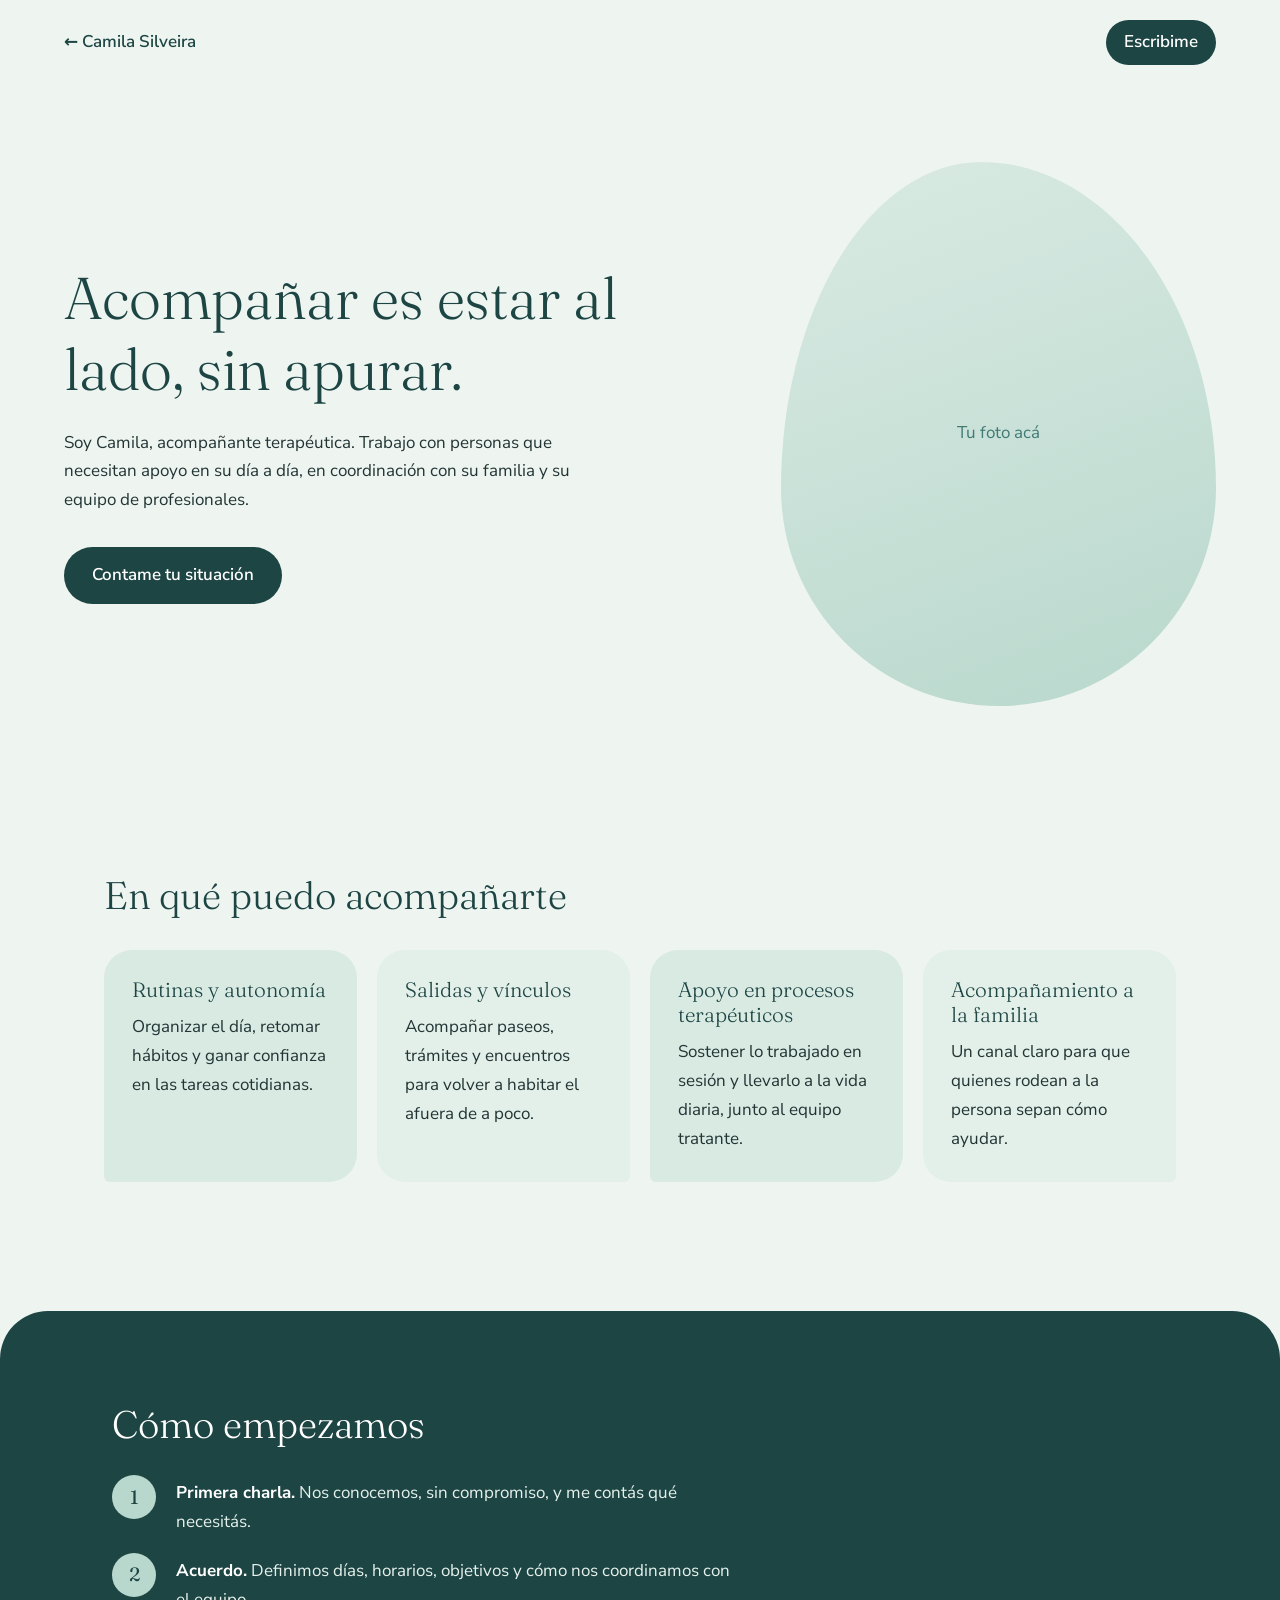
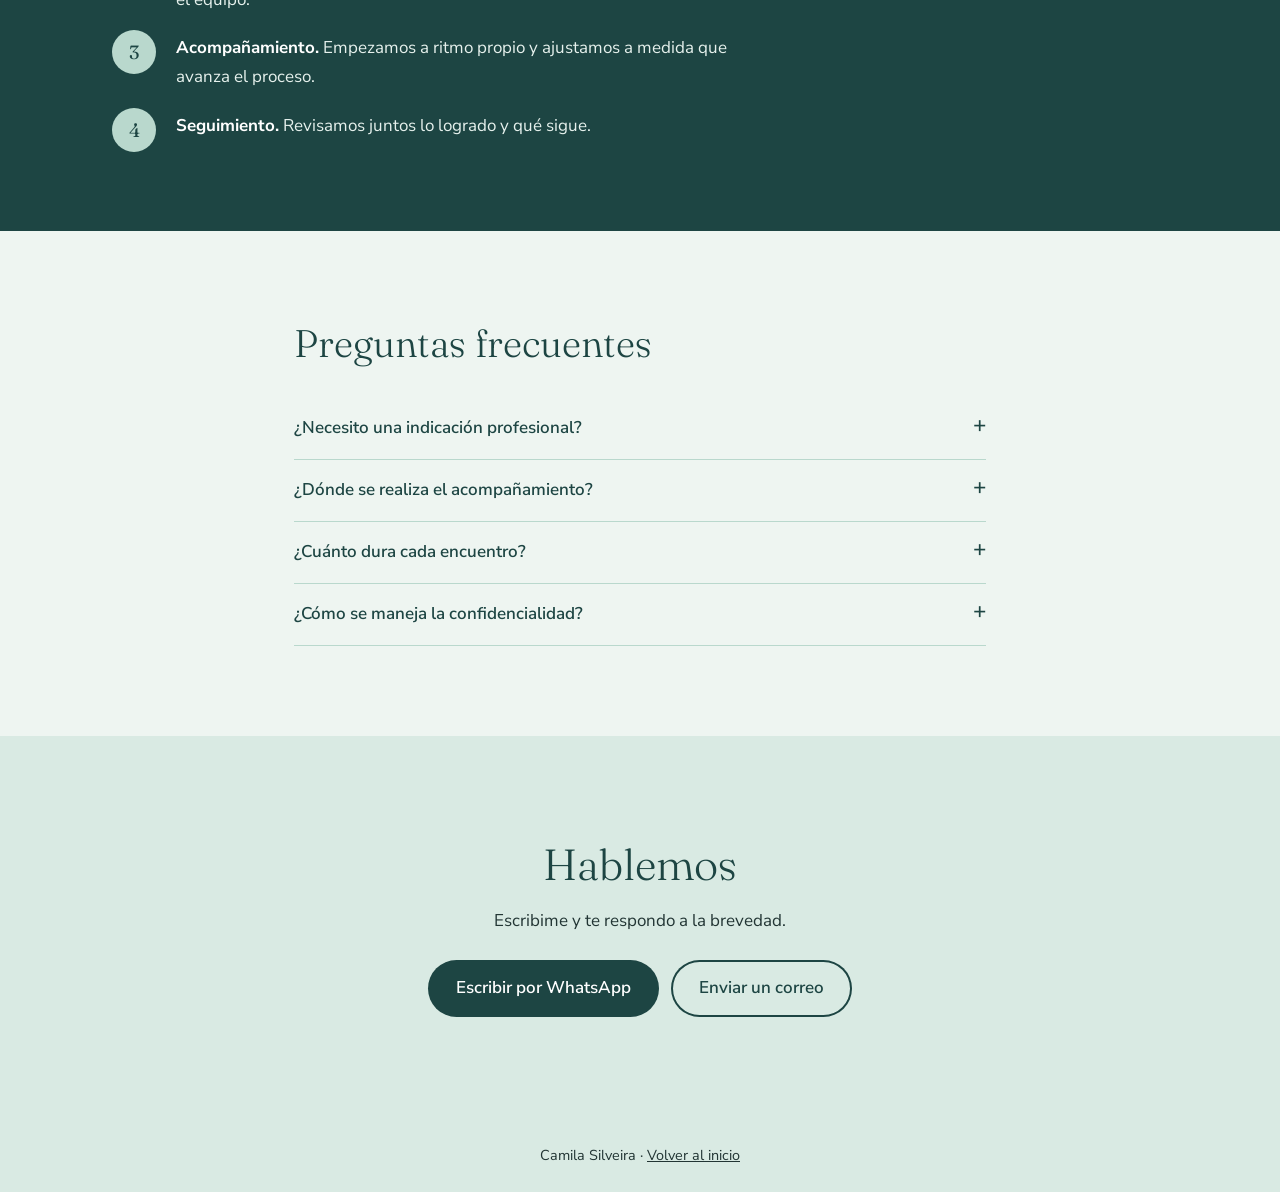
==== acompanante.html @ e0dc5832 "Sitio de Camila Silveira: página central y tres servicios" ====
<!doctype html>
<html lang="es">
<head>
<meta charset="utf-8">
<meta name="viewport" content="width=device-width,initial-scale=1">
<title>Acompañante terapéutica | Camila Silveira</title>
<meta name="description" content="Acompañamiento terapéutico con calma, escucha y trabajo en equipo con familia y profesionales.">
<link rel="preconnect" href="https://fonts.googleapis.com">
<link rel="preconnect" href="https://fonts.gstatic.com" crossorigin>
<link href="https://fonts.googleapis.com/css2?family=Fraunces:opsz,wght@9..144,300;9..144,500&family=Nunito+Sans:wght@400;600&display=swap" rel="stylesheet">
<link rel="stylesheet" href="css/base.css">
<link rel="stylesheet" href="css/acompanante.css">
</head>
<body>
<nav class="top"><a href="index.html">← Camila Silveira</a><a class="pill" href="#contacto">Escribime</a></nav>

<header class="hero">
  <div class="hero-text">
    <h1>Acompañar es estar al lado, sin apurar.</h1>
    <p>Soy Camila, acompañante terapéutica. Trabajo con personas que necesitan apoyo en su día a día, en coordinación con su familia y su equipo de profesionales.</p>
    <a class="btn" href="#contacto">Contame tu situación</a>
  </div>
  <div class="hero-shape" role="img" aria-label="Espacio para foto de Camila">
    <span>Tu foto acá</span>
  </div>
</header>

<section class="block">
  <h2>En qué puedo acompañarte</h2>
  <ul class="cards">
    <li><h3>Rutinas y autonomía</h3><p>Organizar el día, retomar hábitos y ganar confianza en las tareas cotidianas.</p></li>
    <li><h3>Salidas y vínculos</h3><p>Acompañar paseos, trámites y encuentros para volver a habitar el afuera de a poco.</p></li>
    <li><h3>Apoyo en procesos terapéuticos</h3><p>Sostener lo trabajado en sesión y llevarlo a la vida diaria, junto al equipo tratante.</p></li>
    <li><h3>Acompañamiento a la familia</h3><p>Un canal claro para que quienes rodean a la persona sepan cómo ayudar.</p></li>
  </ul>
</section>

<section class="block steps-block">
  <h2>Cómo empezamos</h2>
  <ol class="steps">
    <li><strong>Primera charla.</strong> Nos conocemos, sin compromiso, y me contás qué necesitás.</li>
    <li><strong>Acuerdo.</strong> Definimos días, horarios, objetivos y cómo nos coordinamos con el equipo.</li>
    <li><strong>Acompañamiento.</strong> Empezamos a ritmo propio y ajustamos a medida que avanza el proceso.</li>
    <li><strong>Seguimiento.</strong> Revisamos juntos lo logrado y qué sigue.</li>
  </ol>
</section>

<section class="block faq">
  <h2>Preguntas frecuentes</h2>
  <details><summary>¿Necesito una indicación profesional?</summary><p>Lo ideal es trabajar con la recomendación de un profesional tratante. Si todavía no lo tenés, lo charlamos.</p></details>
  <details><summary>¿Dónde se realiza el acompañamiento?</summary><p>En el domicilio, en la calle o donde se acuerde según los objetivos.</p></details>
  <details><summary>¿Cuánto dura cada encuentro?</summary><p>Se define juntos. Hay encuentros de pocas horas o jornadas más largas.</p></details>
  <details><summary>¿Cómo se maneja la confidencialidad?</summary><p>Todo lo que compartimos es confidencial y solo se comunica con las personas que acordemos.</p></details>
</section>

<section class="contact" id="contacto">
  <h2>Hablemos</h2>
  <p>Escribime y te respondo a la brevedad.</p>
  <div class="contact-links">
    <a class="btn" href="https://wa.me/59800000000">Escribir por WhatsApp</a>
    <a class="btn ghost" href="mailto:camila@ejemplo.com">Enviar un correo</a>
  </div>
</section>

<footer class="foot">Camila Silveira · <a href="index.html">Volver al inicio</a></footer>
</body>
</html>
---- css/base.css ----
*,*::before,*::after{box-sizing:border-box}
html{-webkit-text-size-adjust:100%;scroll-behavior:smooth}
body{margin:0;min-height:100vh}
img{max-width:100%;display:block}
a{color:inherit}
:focus-visible{outline:3px solid currentColor;outline-offset:3px}
.sr{position:absolute;width:1px;height:1px;overflow:hidden;clip:rect(0 0 0 0)}
@media (prefers-reduced-motion:reduce){
  *,*::before,*::after{animation:none!important;transition:none!important;scroll-behavior:auto!important}
}
---- css/acompanante.css ----
:root{--bg:#eef5f1;--soft:#d9eae3;--deep:#1d4543;--mid:#3f7a73;--ink:#223534}
body{background:var(--bg);color:var(--ink);font-family:'Nunito Sans',system-ui,sans-serif;font-size:1.0625rem;line-height:1.7}
h1,h2,h3{font-family:'Fraunces',Georgia,serif;font-weight:300;color:var(--deep);line-height:1.2;margin:0}
.top{display:flex;justify-content:space-between;align-items:center;padding:20px clamp(20px,5vw,72px)}
.top a{text-decoration:none;color:var(--deep);font-weight:600}
.pill{background:var(--deep);color:#fff!important;padding:8px 18px;border-radius:99px}

.hero{display:grid;grid-template-columns:1.2fr .8fr;gap:clamp(24px,5vw,80px);align-items:center;padding:clamp(24px,6vw,80px) clamp(20px,5vw,72px)}
.hero h1{font-size:clamp(2.2rem,4.6vw,4rem);margin-bottom:24px}
.hero p{max-width:52ch;margin:0 0 32px}
.hero-shape{aspect-ratio:4/5;background:linear-gradient(160deg,var(--soft),#b9d8cd);border-radius:46% 54% 50% 50%/60% 60% 40% 40%;display:grid;place-items:center;color:var(--mid);animation:breathe 9s ease-in-out infinite}
@keyframes breathe{50%{border-radius:54% 46% 44% 56%/52% 48% 52% 48%;transform:scale(1.02)}}

.btn{display:inline-block;background:var(--deep);color:#fff;text-decoration:none;padding:14px 28px;border-radius:99px;font-weight:600;transition:background .3s}
.btn:hover{background:var(--mid)}
.btn.ghost{background:transparent;color:var(--deep);box-shadow:inset 0 0 0 2px var(--deep)}
.btn.ghost:hover{background:var(--soft)}

.block{padding:clamp(40px,7vw,96px) clamp(20px,5vw,72px);max-width:1200px;margin:0 auto}
.block h2{font-size:clamp(1.7rem,3vw,2.5rem);margin-bottom:32px}
.cards{list-style:none;margin:0;padding:0;display:grid;grid-template-columns:repeat(auto-fit,minmax(240px,1fr));gap:20px}
.cards li{background:var(--soft);padding:28px;border-radius:28px 28px 28px 6px}
.cards li:nth-child(even){background:#e3efe9;border-radius:28px 28px 6px 28px}
.cards h3{font-size:1.3rem;margin-bottom:10px}
.cards p{margin:0}

.steps-block{background:var(--deep);color:#e6f1ed;max-width:none;border-radius:48px 48px 0 0;margin-top:40px}
.steps-block>*{max-width:1056px;margin-left:auto;margin-right:auto}
.steps-block h2{color:#fff}
.steps{padding:0;margin:0 auto;list-style:none;counter-reset:s;display:grid;gap:20px}
.steps li{counter-increment:s;padding-left:64px;position:relative;max-width:62ch}
.steps li::before{content:counter(s);position:absolute;left:0;top:-4px;width:44px;height:44px;border-radius:50%;background:#b9d8cd;color:var(--deep);display:grid;place-items:center;font-family:'Fraunces',serif;font-size:1.2rem}
.steps strong{color:#fff}

.faq{max-width:820px}
details{border-bottom:1px solid #b9d8cd;padding:16px 0}
summary{cursor:pointer;font-weight:600;color:var(--deep);list-style:none;display:flex;justify-content:space-between;gap:16px}
summary::-webkit-details-marker{display:none}
summary::after{content:"+";font-size:1.4rem;line-height:1;transition:transform .3s}
details[open] summary::after{transform:rotate(45deg)}
details p{margin:10px 0 0}

.contact{text-align:center;padding:clamp(48px,8vw,110px) 20px;background:var(--soft)}
.contact h2{font-size:clamp(1.8rem,3.4vw,2.8rem);margin-bottom:12px}
.contact-links{display:flex;gap:12px;justify-content:center;flex-wrap:wrap;margin-top:24px}
.foot{text-align:center;padding:24px;font-size:.9rem;background:var(--soft)}

@media (max-width:760px){.hero{grid-template-columns:1fr}.hero-shape{max-width:320px;margin:0 auto;order:-1}}
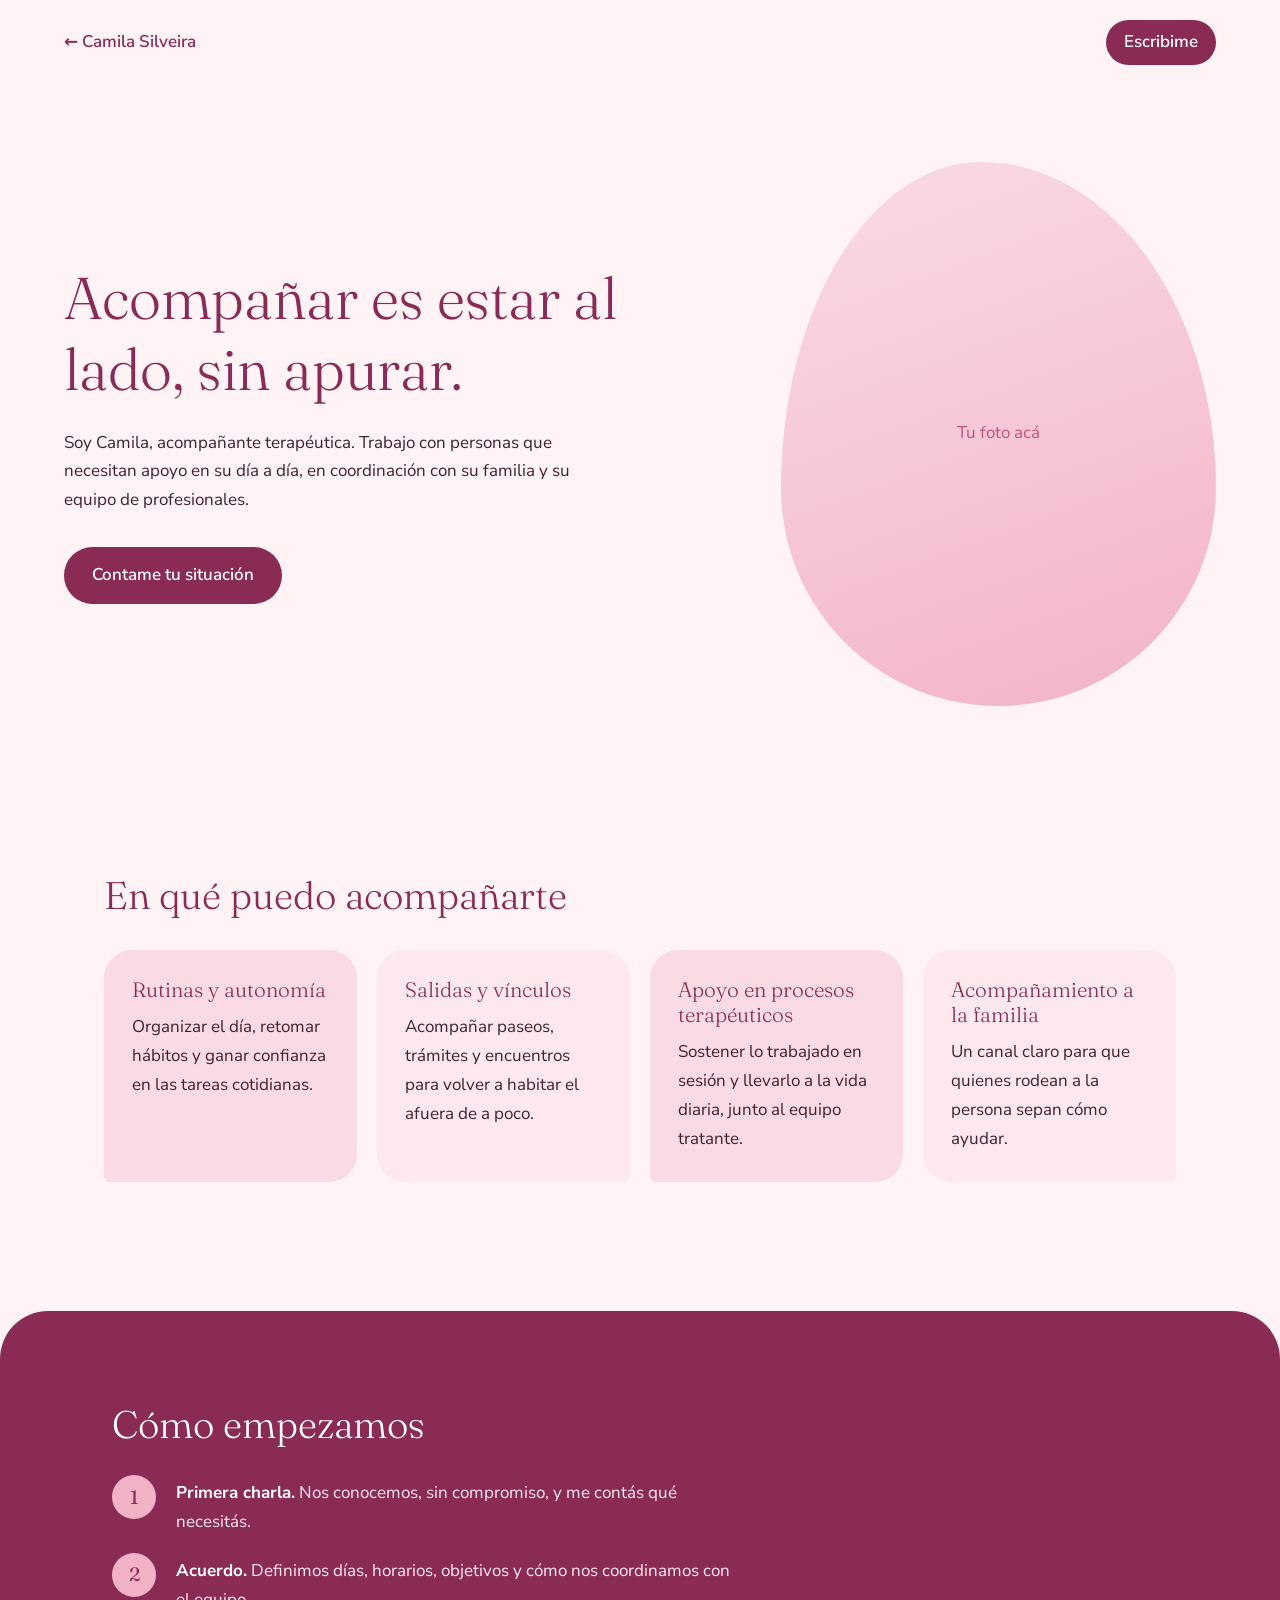
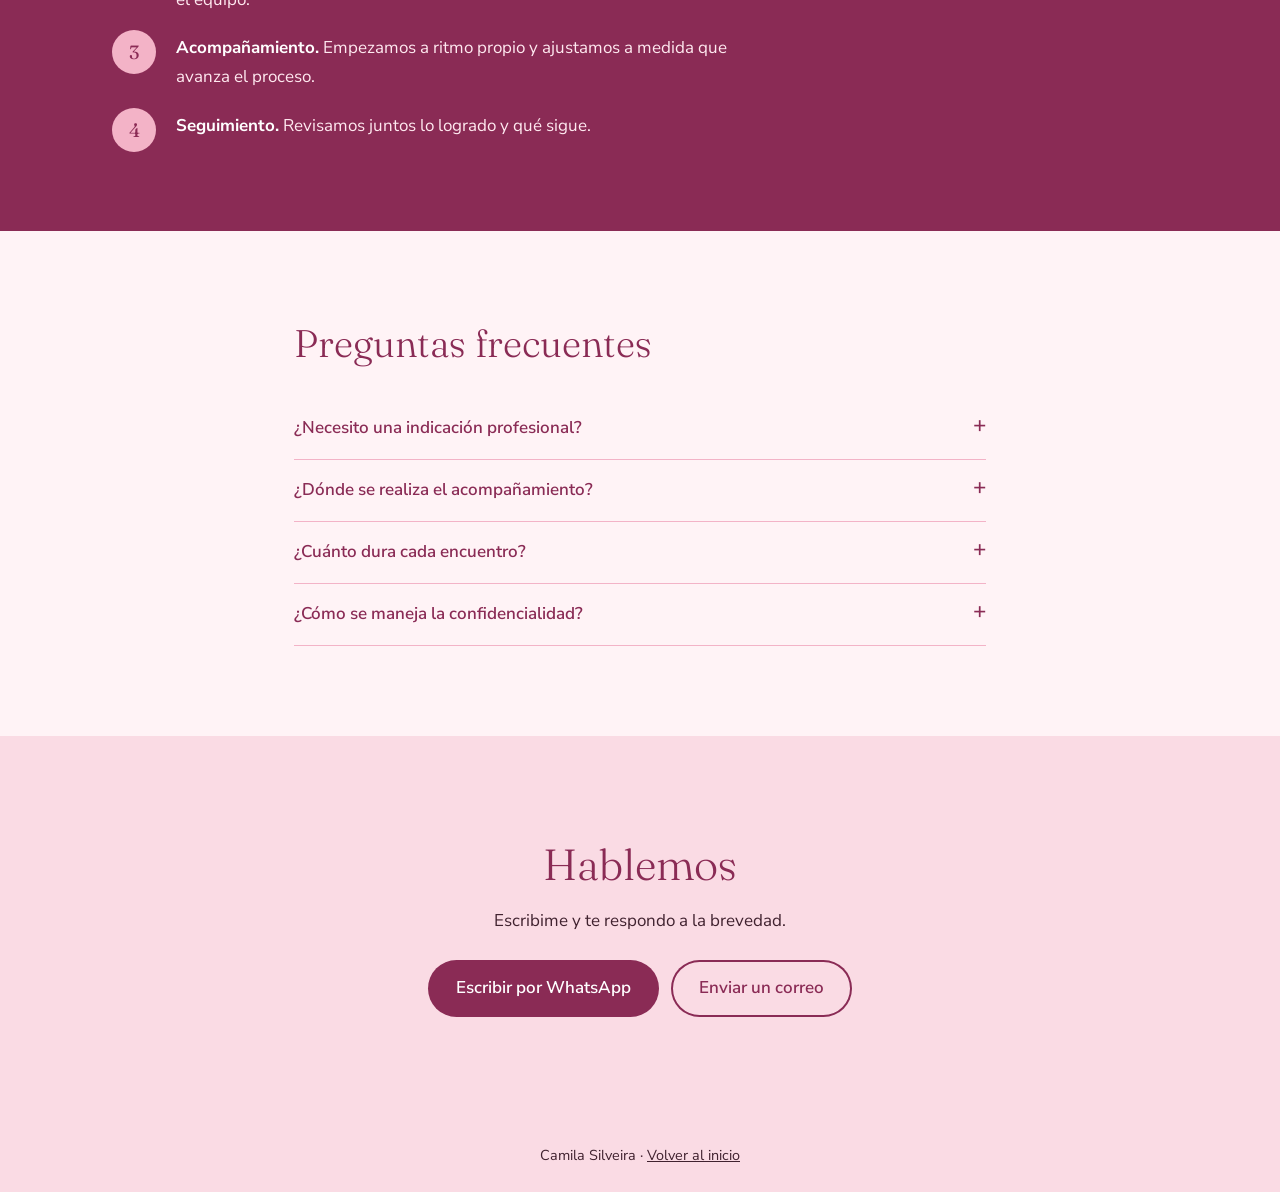
==== commit a18a55c4: "Datos reales de Camila desde su página de Canva" ====
--- a/acompanante.html
+++ b/acompanante.html
@@ -57,8 +57,8 @@
   <h2>Hablemos</h2>
   <p>Escribime y te respondo a la brevedad.</p>
   <div class="contact-links">
-    <a class="btn" href="https://wa.me/59800000000">Escribir por WhatsApp</a>
-    <a class="btn ghost" href="mailto:camila@ejemplo.com">Enviar un correo</a>
+    <a class="btn" href="https://wa.me/59892137355">Escribir por WhatsApp</a>
+    <a class="btn ghost" href="mailto:camislisam@gmail.com">Enviar un correo</a>
   </div>
 </section>
 
--- a/css/acompanante.css
+++ b/css/acompanante.css
@@ -1,4 +1,4 @@
-:root{--bg:#eef5f1;--soft:#d9eae3;--deep:#1d4543;--mid:#3f7a73;--ink:#223534}
+:root{--bg:#fff3f6;--soft:#fadbe4;--deep:#8a2b55;--mid:#c2517c;--ink:#40222f}
 body{background:var(--bg);color:var(--ink);font-family:'Nunito Sans',system-ui,sans-serif;font-size:1.0625rem;line-height:1.7}
 h1,h2,h3{font-family:'Fraunces',Georgia,serif;font-weight:300;color:var(--deep);line-height:1.2;margin:0}
 .top{display:flex;justify-content:space-between;align-items:center;padding:20px clamp(20px,5vw,72px)}
@@ -8,7 +8,7 @@
 .hero{display:grid;grid-template-columns:1.2fr .8fr;gap:clamp(24px,5vw,80px);align-items:center;padding:clamp(24px,6vw,80px) clamp(20px,5vw,72px)}
 .hero h1{font-size:clamp(2.2rem,4.6vw,4rem);margin-bottom:24px}
 .hero p{max-width:52ch;margin:0 0 32px}
-.hero-shape{aspect-ratio:4/5;background:linear-gradient(160deg,var(--soft),#b9d8cd);border-radius:46% 54% 50% 50%/60% 60% 40% 40%;display:grid;place-items:center;color:var(--mid);animation:breathe 9s ease-in-out infinite}
+.hero-shape{aspect-ratio:4/5;background:linear-gradient(160deg,var(--soft),#f3b3c7);border-radius:46% 54% 50% 50%/60% 60% 40% 40%;display:grid;place-items:center;color:var(--mid);animation:breathe 9s ease-in-out infinite}
 @keyframes breathe{50%{border-radius:54% 46% 44% 56%/52% 48% 52% 48%;transform:scale(1.02)}}
 
 .btn{display:inline-block;background:var(--deep);color:#fff;text-decoration:none;padding:14px 28px;border-radius:99px;font-weight:600;transition:background .3s}
@@ -20,20 +20,20 @@
 .block h2{font-size:clamp(1.7rem,3vw,2.5rem);margin-bottom:32px}
 .cards{list-style:none;margin:0;padding:0;display:grid;grid-template-columns:repeat(auto-fit,minmax(240px,1fr));gap:20px}
 .cards li{background:var(--soft);padding:28px;border-radius:28px 28px 28px 6px}
-.cards li:nth-child(even){background:#e3efe9;border-radius:28px 28px 6px 28px}
+.cards li:nth-child(even){background:#fde8ee;border-radius:28px 28px 6px 28px}
 .cards h3{font-size:1.3rem;margin-bottom:10px}
 .cards p{margin:0}
 
-.steps-block{background:var(--deep);color:#e6f1ed;max-width:none;border-radius:48px 48px 0 0;margin-top:40px}
+.steps-block{background:var(--deep);color:#ffe9f0;max-width:none;border-radius:48px 48px 0 0;margin-top:40px}
 .steps-block>*{max-width:1056px;margin-left:auto;margin-right:auto}
 .steps-block h2{color:#fff}
 .steps{padding:0;margin:0 auto;list-style:none;counter-reset:s;display:grid;gap:20px}
 .steps li{counter-increment:s;padding-left:64px;position:relative;max-width:62ch}
-.steps li::before{content:counter(s);position:absolute;left:0;top:-4px;width:44px;height:44px;border-radius:50%;background:#b9d8cd;color:var(--deep);display:grid;place-items:center;font-family:'Fraunces',serif;font-size:1.2rem}
+.steps li::before{content:counter(s);position:absolute;left:0;top:-4px;width:44px;height:44px;border-radius:50%;background:#f3b3c7;color:var(--deep);display:grid;place-items:center;font-family:'Fraunces',serif;font-size:1.2rem}
 .steps strong{color:#fff}
 
 .faq{max-width:820px}
-details{border-bottom:1px solid #b9d8cd;padding:16px 0}
+details{border-bottom:1px solid #f3b3c7;padding:16px 0}
 summary{cursor:pointer;font-weight:600;color:var(--deep);list-style:none;display:flex;justify-content:space-between;gap:16px}
 summary::-webkit-details-marker{display:none}
 summary::after{content:"+";font-size:1.4rem;line-height:1;transition:transform .3s}
